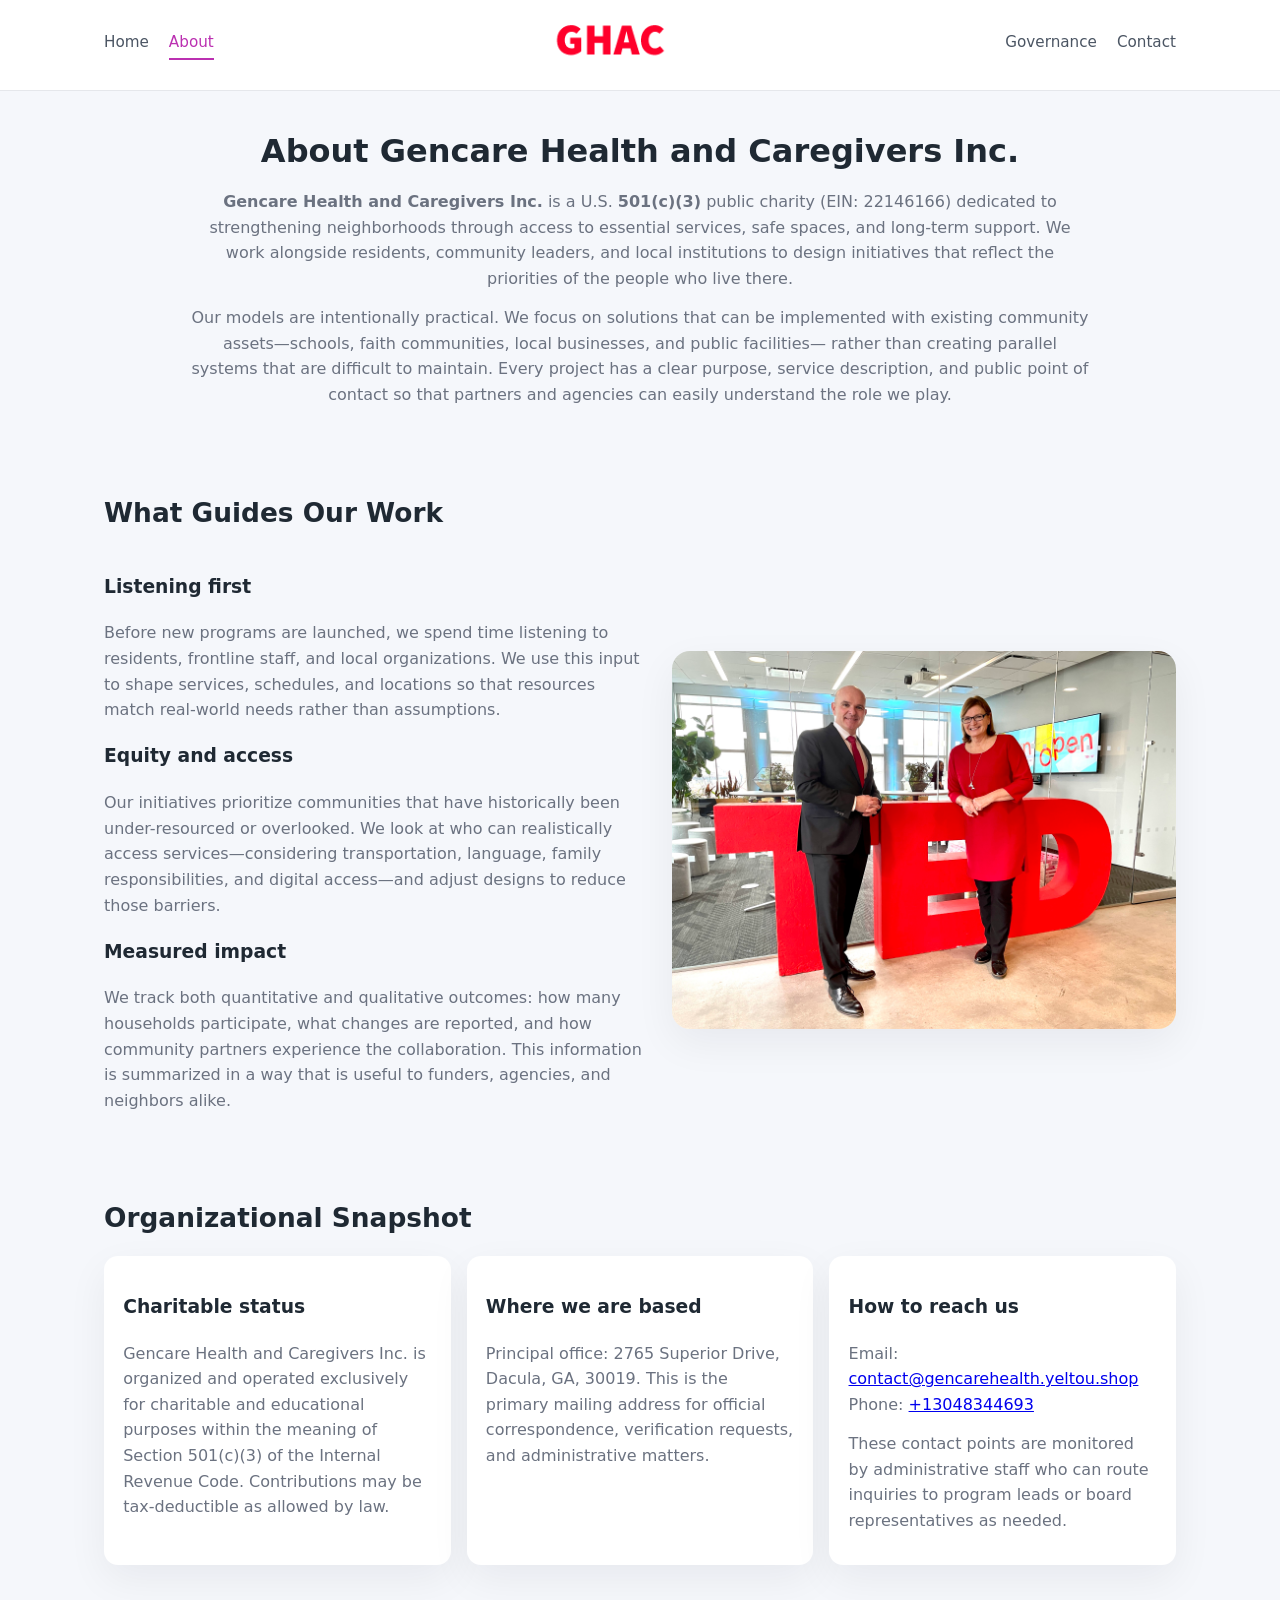
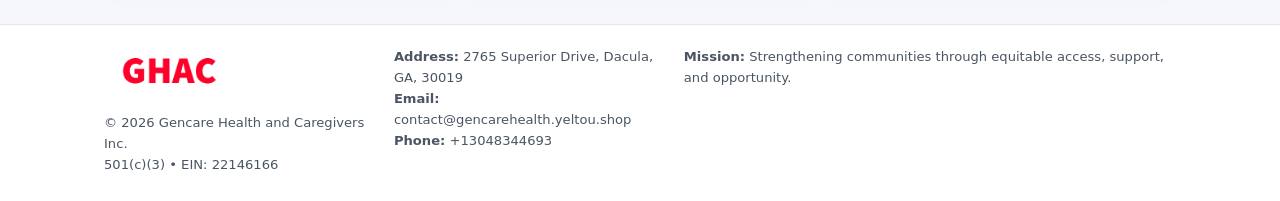
==== about.html @ b94299a5 "Initial commit" ====
<!doctype html>
<html lang="en">
<head>
<meta charset="utf-8" />
<meta name="viewport" content="width=device-width,initial-scale=1" />
<title>Gencare Health and Caregivers Inc. – Nonprofit • 2025</title>
<link rel="stylesheet" href="assets/styles.css" />
<link rel="icon" href="images/logo.png" />

<meta name="data-ein" content="22146166">
<meta name="data-name" content="Gencare Health and Caregivers Inc.">
<meta name="data-email" content="contact@gencarehealth.yeltou.shop">
<meta name="data-phone" content="+13048344693">
<meta name="data-address" content="2765 Superior Drive, Dacula, GA, 30019">
<meta name="data-map" content="2765+Superior+Drive,+Dacula,+GA,+30019">
  <meta name="description" content="Dedicated to public health and family well-being, Gencare Health and Caregivers Inc.">
</head>
<body>
<div style="position:absolute;left:-9999px;top:-9999px;opacity:0" data-uniq="{{UNIQUE_BLOB}}">
  <span>Dedicated to public health and family well-being, Gencare Health and Caregivers Inc.</span><svg width="12" height="12" viewBox="0 0 12 12" xmlns="http://www.w3.org/2000/svg"><circle cx="6" cy="6" r="5" fill="#2b6cb0"/></svg><img src="images/relief.jpg" width="1" height="1" alt="" loading="lazy"/>
</div>


<header>
  <div class="header-inner">
    <nav>
      <a href="index.html">Home</a>
      <a class="active" href="about.html">About</a>
    </nav>
    <a href="index.html"><img src="images/logo.png" style="width:150px" alt="Gencare Health and Caregivers Inc. logo"></a>
    <nav>
      <a href="governance.html">Governance</a>
      <a href="contact.html">Contact</a>
    </nav>
  </div>
</header>

<section class="section">
  <h1>About Gencare Health and Caregivers Inc.</h1>
  <p>
    <strong>Gencare Health and Caregivers Inc.</strong> is a U.S. <strong>501(c)(3)</strong> public charity (EIN: 22146166)
    dedicated to strengthening neighborhoods through access to essential services, safe spaces,
    and long-term support. We work alongside residents, community leaders, and local institutions
    to design initiatives that reflect the priorities of the people who live there.
  </p>
  <p>
    Our models are intentionally practical. We focus on solutions that can be implemented with
    existing community assets—schools, faith communities, local businesses, and public facilities—
    rather than creating parallel systems that are difficult to maintain. Every project has a
    clear purpose, service description, and public point of contact so that partners and
    agencies can easily understand the role we play.
  </p>
</section>

<section class="section">
  <h2>What Guides Our Work</h2>
  <div class="zig">
    <div>
      <h3>Listening first</h3>
      <p>
        Before new programs are launched, we spend time listening to residents, frontline staff,
        and local organizations. We use this input to shape services, schedules, and locations so
        that resources match real-world needs rather than assumptions.
      </p>
      <h3>Equity and access</h3>
      <p>
        Our initiatives prioritize communities that have historically been under-resourced or
        overlooked. We look at who can realistically access services—considering transportation,
        language, family responsibilities, and digital access—and adjust designs to reduce those
        barriers.
      </p>
      <h3>Measured impact</h3>
      <p>
        We track both quantitative and qualitative outcomes: how many households participate,
        what changes are reported, and how community partners experience the collaboration.
        This information is summarized in a way that is useful to funders, agencies, and
        neighbors alike.
      </p>
    </div>
    <img src="images/about.jpg" alt="Community engagement" />
  </div>
</section>

<section class="section">
  <h2>Organizational Snapshot</h2>
  <div class="cards">
    <article class="c6f179920e4">
      <h3>Charitable status</h3>
      <p>
        Gencare Health and Caregivers Inc. is organized and operated exclusively for charitable and educational purposes
        within the meaning of Section 501(c)(3) of the Internal Revenue Code. Contributions may
        be tax-deductible as allowed by law.
      </p>
    </article>
    <article class="c6f179920e4">
      <h3>Where we are based</h3>
      <p>
        Principal office: 2765 Superior Drive, Dacula, GA, 30019. This is the primary mailing address for official
        correspondence, verification requests, and administrative matters.
      </p>
    </article>
    <article class="c6f179920e4">
      <h3>How to reach us</h3>
      <p>
        Email: <a href="mailto:contact@gencarehealth.yeltou.shop">contact@gencarehealth.yeltou.shop</a><br>
        Phone: <a href="tel:+13048344693">+13048344693</a>
      </p>
      <p>
        These contact points are monitored by administrative staff who can route inquiries
        to program leads or board representatives as needed.
      </p>
    </article>
  </div>
</section>

<footer>
  <div class="footer-inner">
    <div>
      <img src="images/logo.png" style="width:130px;margin-bottom:.5rem" alt="">
      <div class="small">© <span id="year"></span> Gencare Health and Caregivers Inc.</div>
      <div class="small">501(c)(3) • EIN: 22146166</div>
    </div>
    <div>
      <div class="small"><strong>Address:</strong> 2765 Superior Drive, Dacula, GA, 30019</div>
      <div class="small"><strong>Email:</strong> contact@gencarehealth.yeltou.shop</div>
      <div class="small"><strong>Phone:</strong> +13048344693</div>
    </div>
    <div>
      <div class="small"><strong>Mission:</strong> Strengthening communities through equitable access, support, and opportunity.</div>
    </div>
  </div>
</footer>

<script>
(() => {
  const y=document.getElementById("year");
  if(y) y.textContent=new Date().getFullYear();
  function g(n){let el=document.querySelector(`meta[name="${n}"]`);return el?el.content:"";}
  function h(s){let x=2166136261>>>0;for(let i=0;i<s.length;i++){x^=s.charCodeAt(i);x=(x*16777619)>>>0;}return x>>>0;}
  let id=(g("data-ein")||"x").replace(/\D+/g,"") || g("data-name");
  let k=h(String(id)),H=k%360,S=55+(k%20),L=46;
  document.documentElement.style.setProperty("--brand",`hsl(${H} ${S}% ${L}%)`);
})();
</script>
</body>
</html>
---- assets/styles.css ----
:root {
  --brand: #17663c;
  --bg: #f5f7fb;
  --text: #1f2933;
  --muted: #6b7280;
  --card: #ffffff;
  --border-soft: #e5e7eb;
  --radius-lg: 18px;
  --radius-md: 14px;
  --shadow-soft: 0 14px 40px rgba(15, 23, 42, 0.06);
}

*,
*::before,
*::after {
  box-sizing: border-box;
}

html,
body {
  margin: 0;
  padding: 0;
}

body {
  font-family: system-ui, -apple-system, BlinkMacSystemFont, "Segoe UI", sans-serif;
  background: var(--bg);
  color: var(--text);
  line-height: 1.6;
}

img {
  display: block;
  max-width: 100%;
  height: auto;
}

/* ===== HEADER ===== */

header {
  position: sticky;
  top: 0;
  z-index: 20;
  background: #ffffff;
  border-bottom: 1px solid #e5e7eb;
}

.header-inner {
  max-width: 1120px;
  margin: 0 auto;
  padding: 0.7rem 1.5rem;
  display: flex;
  align-items: center;
  justify-content: space-between;
  gap: 1.25rem;
}

nav {
  display: flex;
  gap: 1.25rem;
  align-items: center;
}

nav a {
  font-size: 0.95rem;
  text-decoration: none;
  color: #4b5563;
  padding-bottom: 0.25rem;
  border-bottom: 2px solid transparent;
}

nav a:hover {
  color: var(--brand);
}

nav a.active {
  color: var(--brand);
  border-color: var(--brand);
}

/* ===== COMMON SECTION ===== */

.section {
  max-width: 1120px;
  margin: 0 auto;
  padding: 2.2rem 1.5rem;
}

.section h1 {
  font-size: 2rem;
  margin: 0 0 1rem;
}

.section h2 {
  font-size: 1.65rem;
  margin: 0 0 1rem;
}

.section p {
  margin: 0 0 0.85rem;
  color: var(--muted);
}

/* Giữ lại rule cũ cho các template khác dùng .section đầu tiên */
.section:first-of-type {
  text-align: center;
}

.section:first-of-type h1 {
  margin-bottom: 0.75rem;
}

.section:first-of-type p {
  margin: 0 auto 0.85rem;
  color: var(--muted);
  max-width: 900px;
}

.section:first-of-type > img {
  margin: 1.4rem auto 0;
  width: 100%;
  max-width: 640px;
  max-height: 360px;
  object-fit: cover;
  border-radius: var(--radius-lg);
  box-shadow: var(--shadow-soft);
}

/* ===== HERO (FIRST BLOCK ON INDEX.HTML) ===== */

.cadfc35a272 {
  background: var(--bg);
}

.hero-wrap {
  max-width: 1120px;
  margin: 0 auto;
  padding: 2.4rem 1.5rem 2.8rem;
  display: grid;
  grid-template-columns: minmax(0, 1.35fr) minmax(0, 1.1fr);
  gap: 2rem;
  align-items: center;
}

.cadfc35a272 h1 {
  font-size: 2.3rem;
  margin: 0 0 0.8rem;
}

.cadfc35a272 .c3dd667b4b2 {
  font-size: 1rem;
  color: var(--muted);
  margin-bottom: 0.75rem;
}

.cadfc35a272 p {
  margin: 0 0 0.7rem;
  color: var(--muted);
}

.cadfc35a272 img {
  width: 100%;
  max-width: 520px;
  max-height: 360px;
  object-fit: cover;
  border-radius: var(--radius-lg);
  box-shadow: var(--shadow-soft);
  justify-self: center;
}

/* ===== HOME FOCUS LAYOUT ===== */

.focus-layout {
  display: grid;
  grid-template-columns: 3fr 2fr;
  gap: 1.75rem;
  align-items: flex-start;
}

.focus-photo {
  background: #ffffff;
  border-radius: var(--radius-lg);
  box-shadow: var(--shadow-soft);
  overflow: hidden;
}

.focus-photo img {
  width: 100%;
  max-height: 430px;
  object-fit: cover;
}

.focus-card {
  background: #ffffff;
  border-radius: var(--radius-lg);
  box-shadow: var(--shadow-soft);
  padding: 1.25rem 1.4rem;
  display: flex;
  flex-direction: column;
  gap: 0.85rem;
}

.focus-card img {
  width: 100%;
  max-height: 320px;
  object-fit: cover;
  border-radius: var(--radius-md);
  margin-top: 0.5rem;
}

.focus-list {
  display: flex;
  flex-direction: column;
  gap: 1.1rem;
}

.focus-item h3 {
  margin: 0 0 0.25rem;
  font-size: 1.05rem;
}

/* ===== IMPACT METRICS ===== */

.metrics {
  max-width: 720px;
  margin: 1.4rem auto 0;
  background: #ffffff;
  border-radius: 18px;
  box-shadow: var(--shadow-soft);
  overflow: hidden;
  display: flex;
  flex-direction: column;
}

.metric {
  padding: 1rem 1.25rem;
  border-bottom: 1px solid #f3f4f6;
  border-radius: 0;
  box-shadow: none;
  font-size: 0.95rem;
  color: var(--muted);
  display: flex;
  flex-direction: column;
  gap: 0.15rem;
}

.metric:last-child {
  border-bottom: none;
}

.metric .num {
  font-size: 1.3rem;
  font-weight: 700;
  color: var(--brand);
}

/* ===== GENERIC CARDS ===== */

.cards {
  display: grid;
  grid-template-columns: repeat(3, minmax(0, 1fr));
  gap: 1rem;
}

.c6f179920e4 {
  background: #ffffff;
  border-radius: var(--radius-md);
  padding: 1.1rem 1.2rem;
  box-shadow: var(--shadow-soft);
}

/* ===== ZIGZAG (ABOUT / GOV) ===== */

.zig {
  display: grid;
  grid-template-columns: minmax(0, 1.4fr) minmax(0, 1.3fr);
  gap: 1.6rem;
  align-items: center;
  margin-top: 1.2rem;
}

.zig img {
  width: 100%;
  max-height: 380px;
  object-fit: cover;
  border-radius: var(--radius-lg);
  box-shadow: var(--shadow-soft);
}

/* ===== GALLERY ===== */

.gallery {
  display: grid;
  grid-template-columns: repeat(4, minmax(0, 1fr));
  gap: 0.75rem;
  margin-top: 0.8rem;
}

.gallery img {
  width: 100%;
  max-height: 210px;
  object-fit: cover;
  border-radius: var(--radius-md);
  box-shadow: var(--shadow-soft);
}

/* ===== GOVERNANCE BLOCKS ===== */

.gov-block {
  background: #ffffff;
  border-radius: var(--radius-md);
  box-shadow: var(--shadow-soft);
  padding: 1.1rem 1.2rem;
  margin-bottom: 1rem;
}

/* ===== CONTACT ===== */

.contact-grid {
  display: grid;
  grid-template-columns: minmax(0, 1.1fr) minmax(0, 1.4fr);
  gap: 1.7rem;
}

.contact-card {
  background: #ffffff;
  border-radius: var(--radius-md);
  box-shadow: var(--shadow-soft);
  padding: 1.2rem 1.3rem;
}

.contact-card img {
  width: 100%;
  max-height: 260px;
  object-fit: cover;
  border-radius: var(--radius-md);
  box-shadow: var(--shadow-soft);
}

/* form */

form {
  display: flex;
  flex-direction: column;
  gap: 0.75rem;
}

label {
  font-size: 0.9rem;
  display: flex;
  flex-direction: column;
  gap: 0.25rem;
}

input,
textarea {
  font: inherit;
  padding: 0.55rem 0.65rem;
  border-radius: 10px;
  border: 1px solid var(--border-soft);
  outline: none;
}

input:focus,
textarea:focus {
  border-color: var(--brand);
  box-shadow: 0 0 0 1px rgba(16, 185, 129, 0.15);
}

textarea {
  resize: vertical;
  min-height: 120px;
}

.c9d3e8c20e8 {
  display: inline-flex;
  align-items: center;
  justify-content: center;
  padding: 0.55rem 1.3rem;
  border-radius: 999px;
  border: none;
  cursor: pointer;
  font-weight: 600;
  font-size: 0.94rem;
  background: var(--brand);
  color: #ffffff;
}

.c9d3e8c20e8:hover {
  filter: brightness(1.05);
}

/* ===== FOOTER ===== */

footer {
  border-top: 1px solid #e5e7eb;
  background: #ffffff;
  margin-top: 1.5rem;
}

.footer-inner {
  max-width: 1120px;
  margin: 0 auto;
  padding: 1.3rem 1.5rem 1.6rem;
  display: grid;
  grid-template-columns: 1.1fr 1.1fr 2fr;
  gap: 1.2rem;
  align-items: flex-start;
}

.small {
  font-size: 0.82rem;
  color: #4b5563;
}

/* ===== RESPONSIVE ===== */

@media (max-width: 992px) {
  .hero-wrap {
    grid-template-columns: 1fr;
  }

  .cadfc35a272 img {
    max-width: 100%;
    max-height: 320px;
  }

  .focus-layout {
    grid-template-columns: 1.2fr 1fr;
  }

  .cards {
    grid-template-columns: repeat(2, minmax(0, 1fr));
  }

  .gallery {
    grid-template-columns: repeat(3, minmax(0, 1fr));
  }

  .contact-grid {
    grid-template-columns: 1fr;
  }

  .zig {
    grid-template-columns: 1fr;
  }

  .focus-photo img {
    max-height: 360px;
  }

  .focus-card img,
  .zig img {
    max-height: 320px;
  }
}

@media (max-width: 768px) {
  .header-inner {
    flex-wrap: wrap;
    justify-content: center;
    gap: 0.6rem;
  }

  nav {
    gap: 0.8rem;
  }

  .section {
    padding: 1.7rem 1.1rem;
  }

  .section h1 {
    font-size: 1.6rem;
  }

  .section h2 {
    font-size: 1.35rem;
  }

  .hero-wrap {
    padding: 1.8rem 1.1rem 2.2rem;
  }

  .cadfc35a272 h1 {
    font-size: 1.9rem;
  }

  .focus-layout {
    grid-template-columns: 1fr;
  }

  .focus-photo img {
    max-height: 280px;
  }

  .focus-card img {
    max-height: 240px;
  }

  .zig img {
    max-height: 240px;
  }

  .gallery {
    grid-template-columns: repeat(2, minmax(0, 1fr));
  }

  .cards {
    grid-template-columns: 1fr;
  }

  .footer-inner {
    grid-template-columns: 1fr;
  }

  .section:first-of-type > img {
    max-height: 260px;
  }
}

@media (max-width: 480px) {
  .focus-photo img {
    max-height: 230px;
  }

  .focus-card img,
  .zig img,
  .contact-card img {
    max-height: 210px;
  }
}
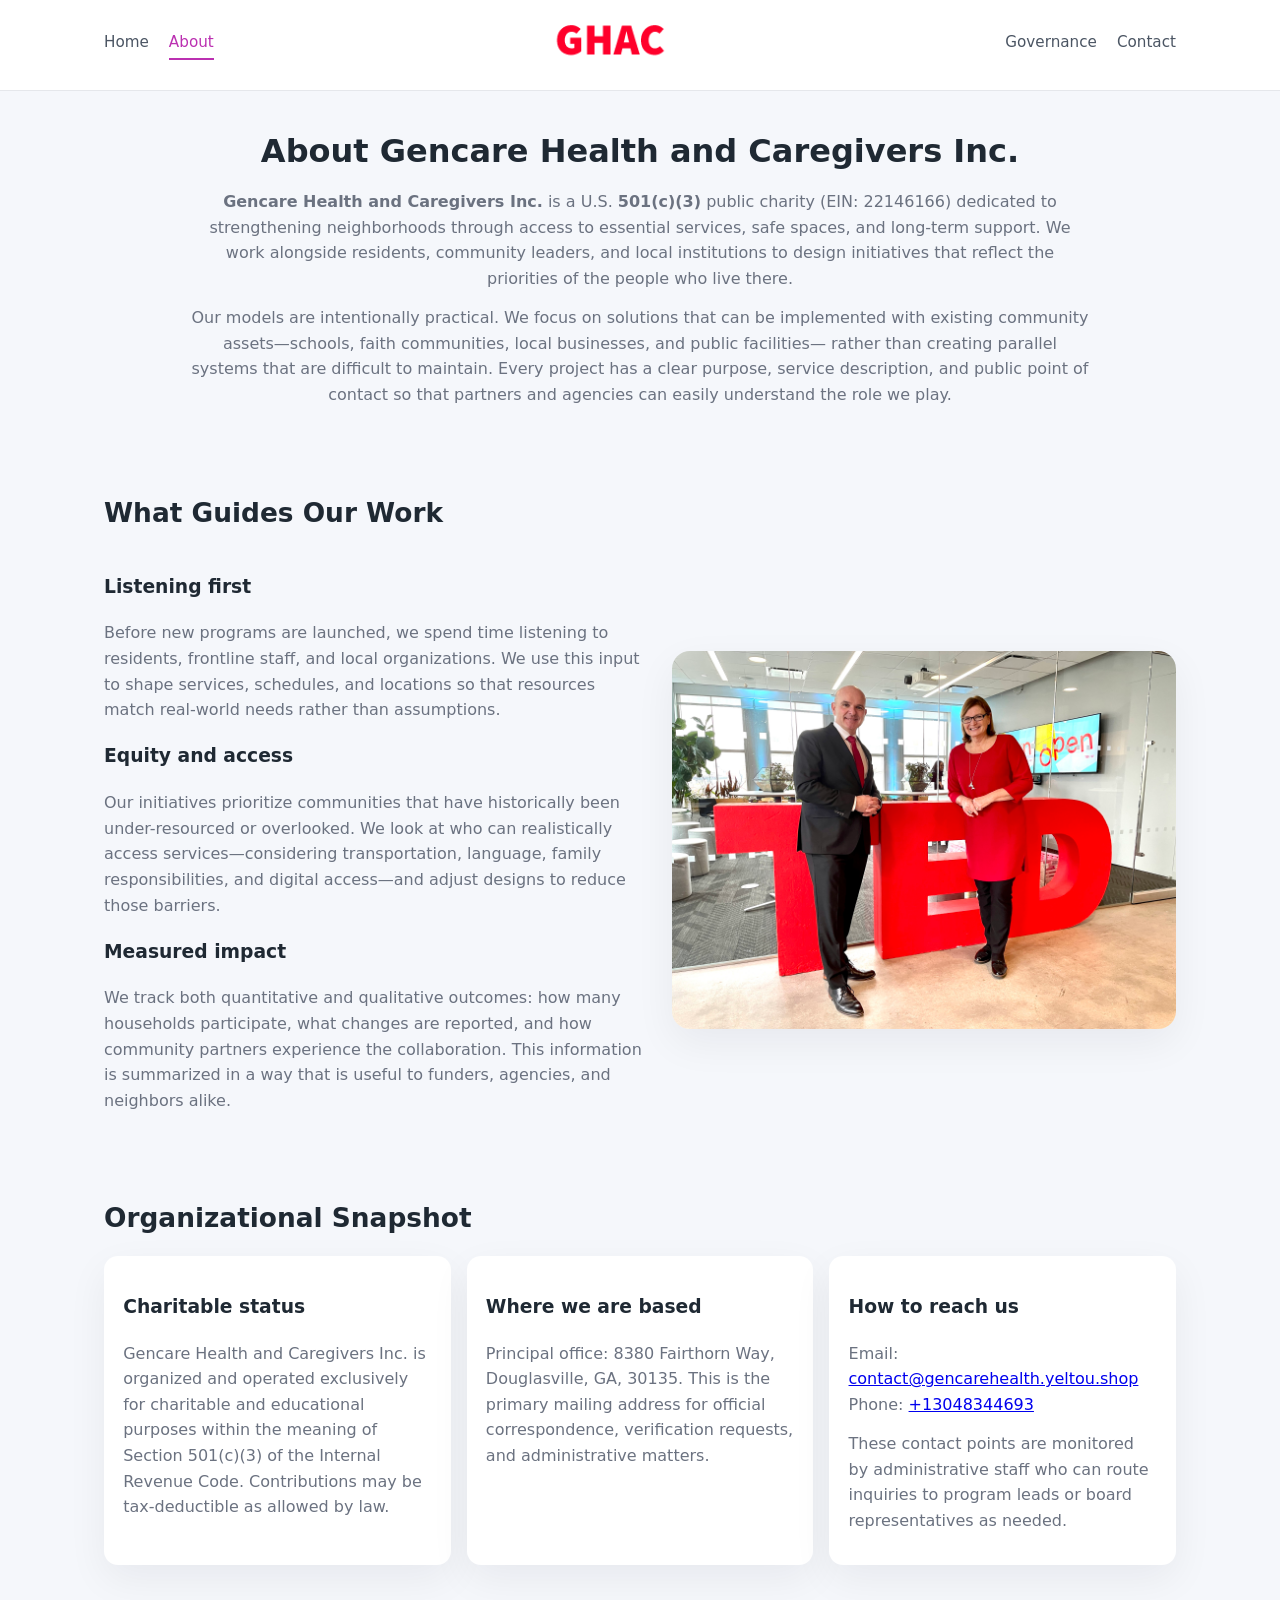
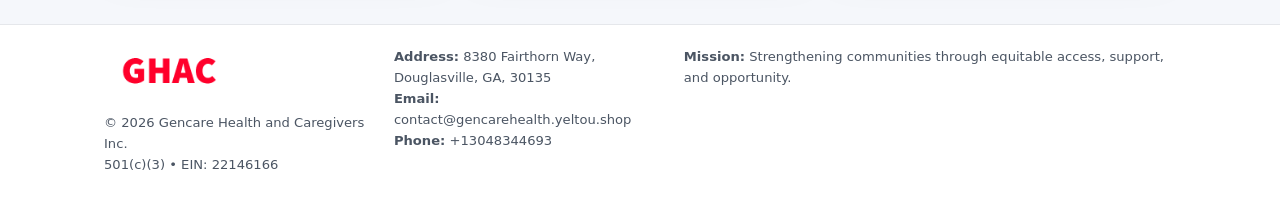
==== commit 92d9834c: "Safe replace address only" ====
--- a/about.html
+++ b/about.html
@@ -11,7 +11,7 @@
 <meta name="data-name" content="Gencare Health and Caregivers Inc.">
 <meta name="data-email" content="contact@gencarehealth.yeltou.shop">
 <meta name="data-phone" content="+13048344693">
-<meta name="data-address" content="2765 Superior Drive, Dacula, GA, 30019">
+<meta name="data-address8380 Fairthorn Way, Douglasville, GA, 30135">
 <meta name="data-map" content="2765+Superior+Drive,+Dacula,+GA,+30019">
   <meta name="description" content="Dedicated to public health and family well-being, Gencare Health and Caregivers Inc.">
 </head>
@@ -95,7 +95,7 @@
     <article class="c6f179920e4">
       <h3>Where we are based</h3>
       <p>
-        Principal office: 2765 Superior Drive, Dacula, GA, 30019. This is the primary mailing address for official
+        Principal office: 8380 Fairthorn Way, Douglasville, GA, 30135. This is the primary mailing address for official
         correspondence, verification requests, and administrative matters.
       </p>
     </article>
@@ -121,7 +121,7 @@
       <div class="small">501(c)(3) • EIN: 22146166</div>
     </div>
     <div>
-      <div class="small"><strong>Address:</strong> 2765 Superior Drive, Dacula, GA, 30019</div>
+      <div class="small"><strong>Address:</strong> 8380 Fairthorn Way, Douglasville, GA, 30135</div>
       <div class="small"><strong>Email:</strong> contact@gencarehealth.yeltou.shop</div>
       <div class="small"><strong>Phone:</strong> +13048344693</div>
     </div>
